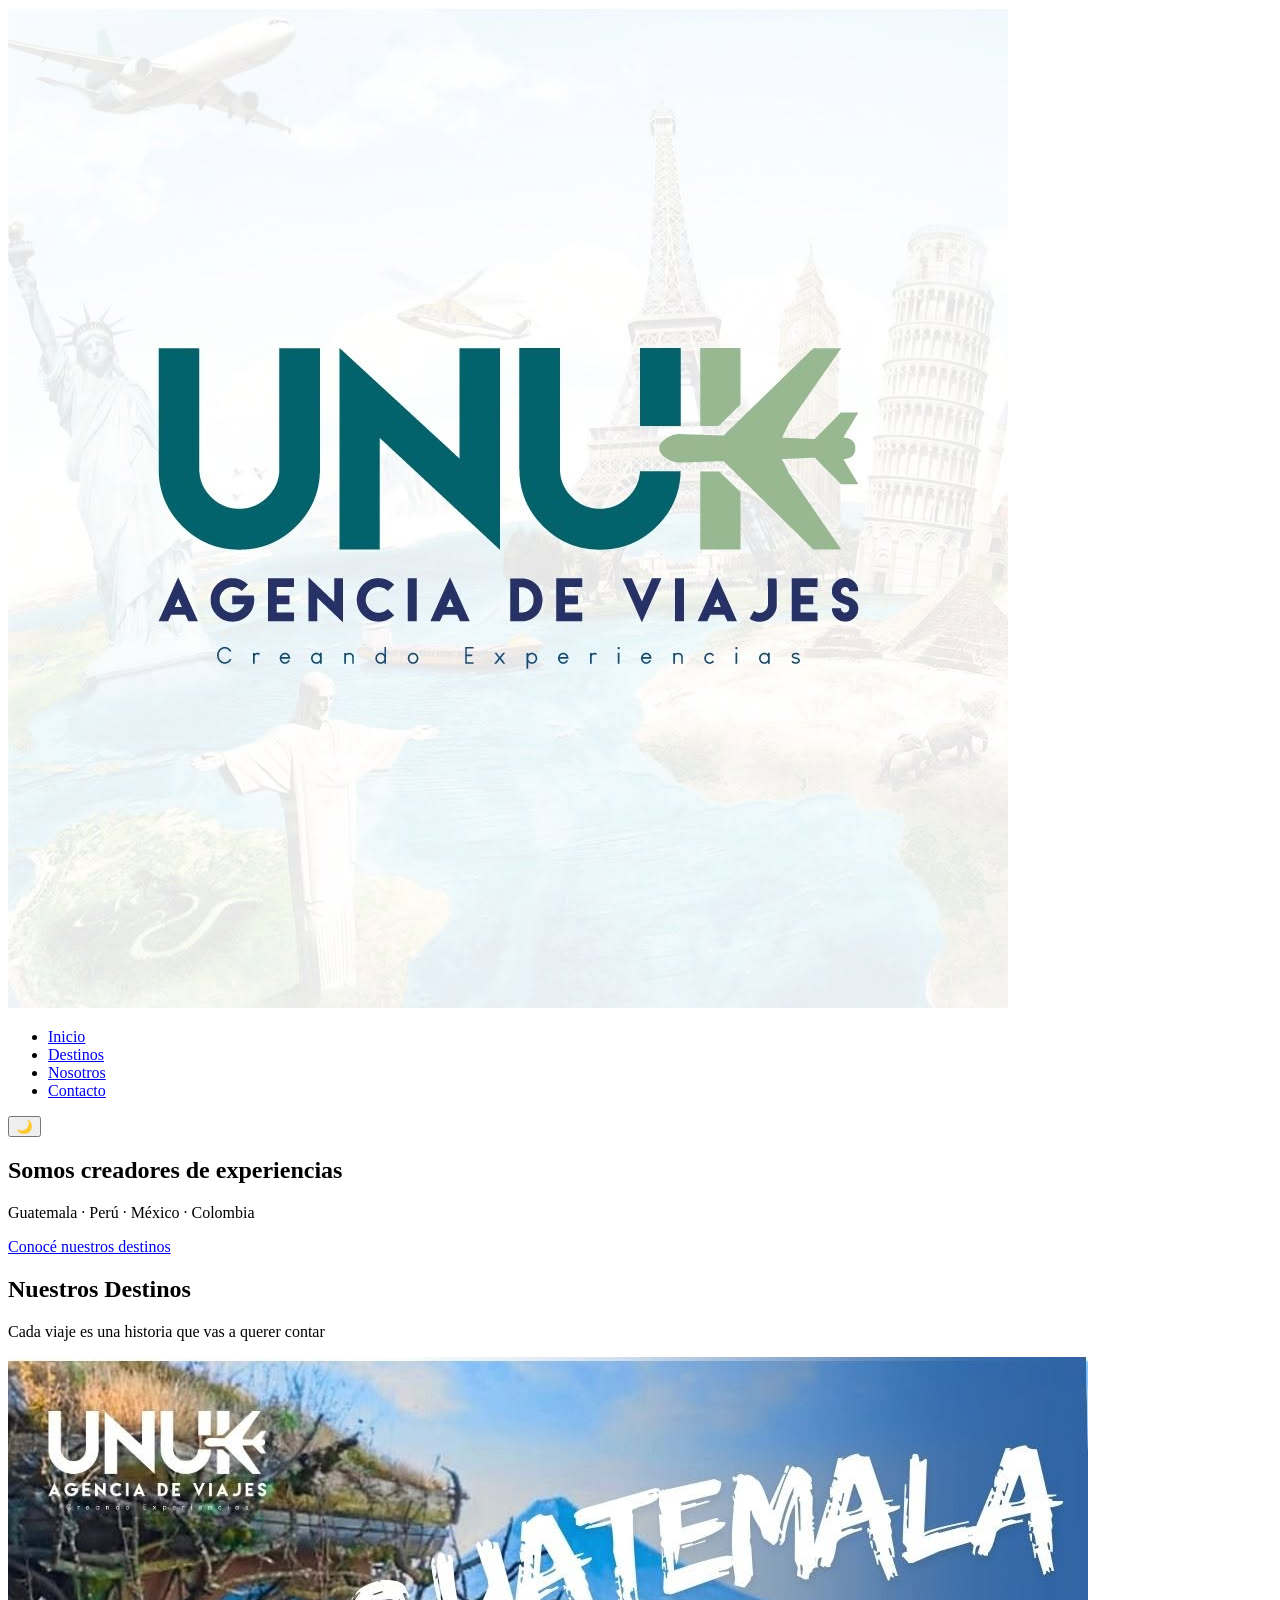
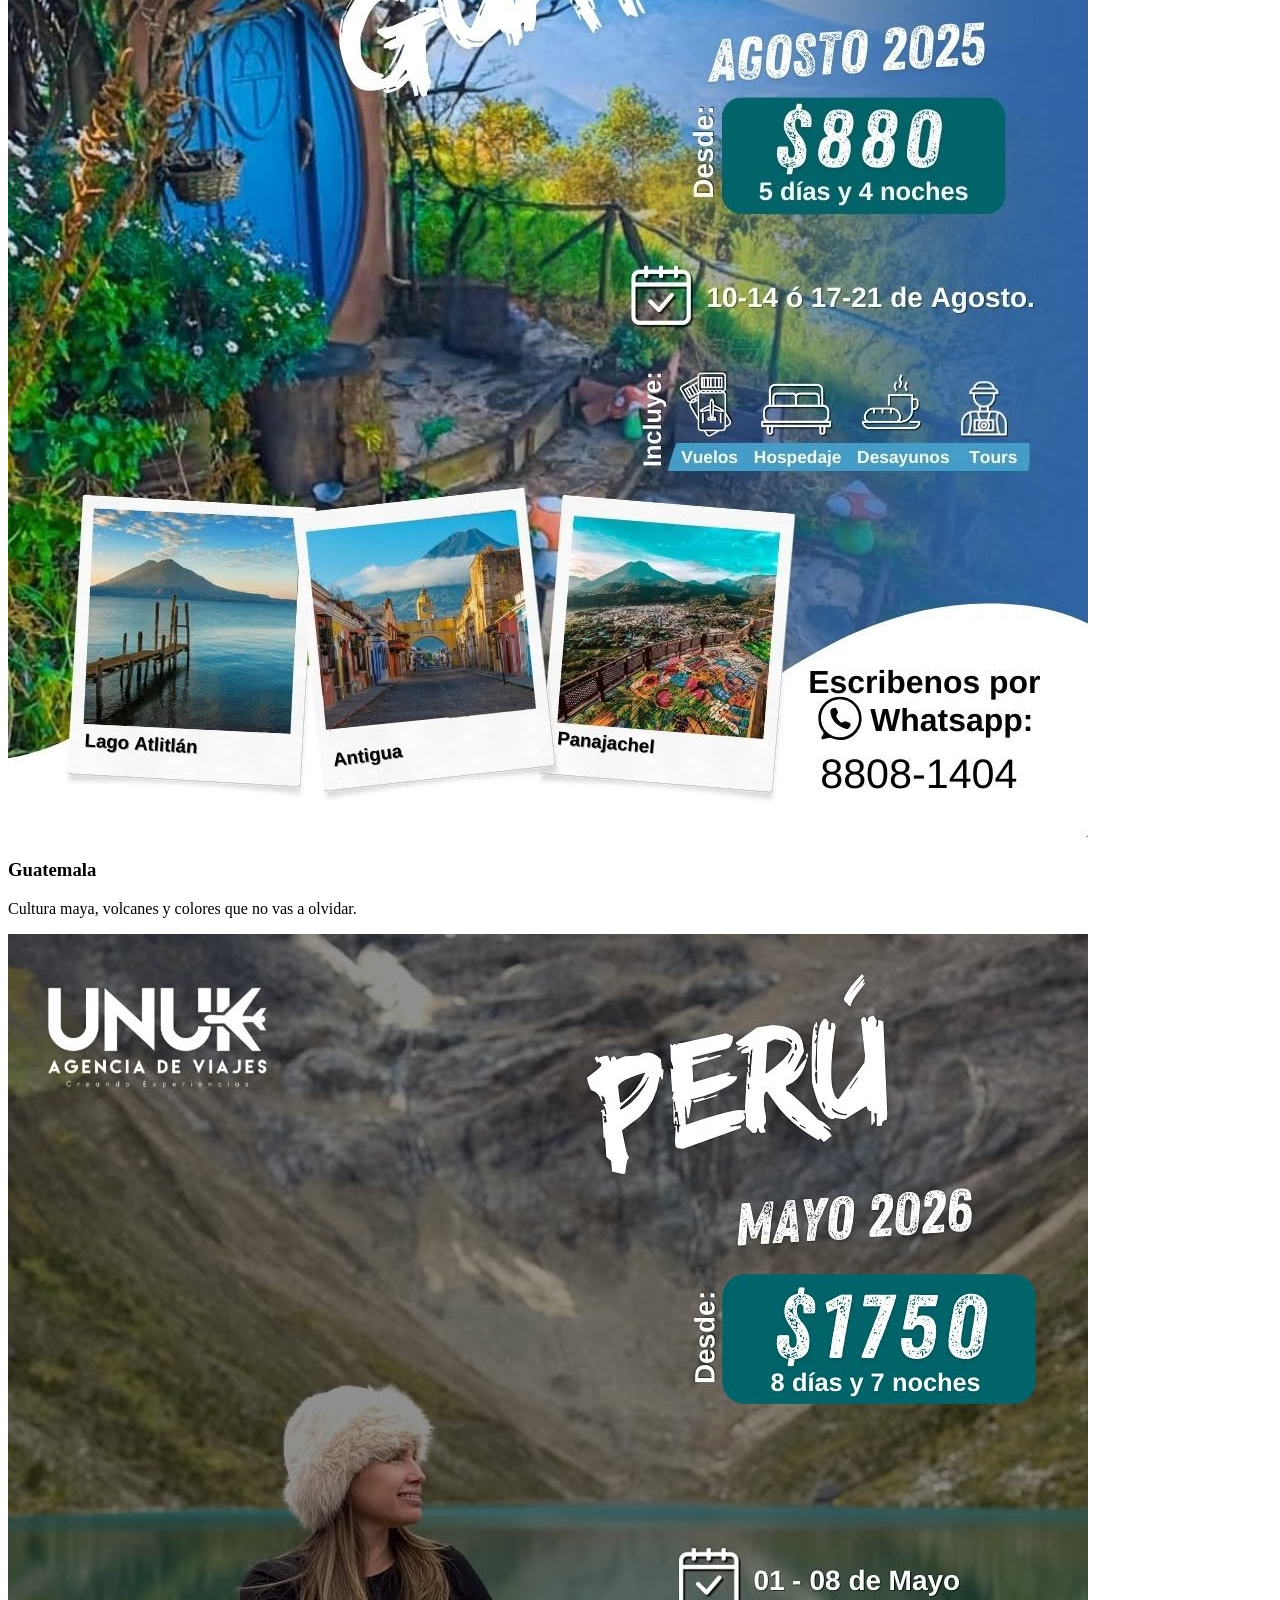
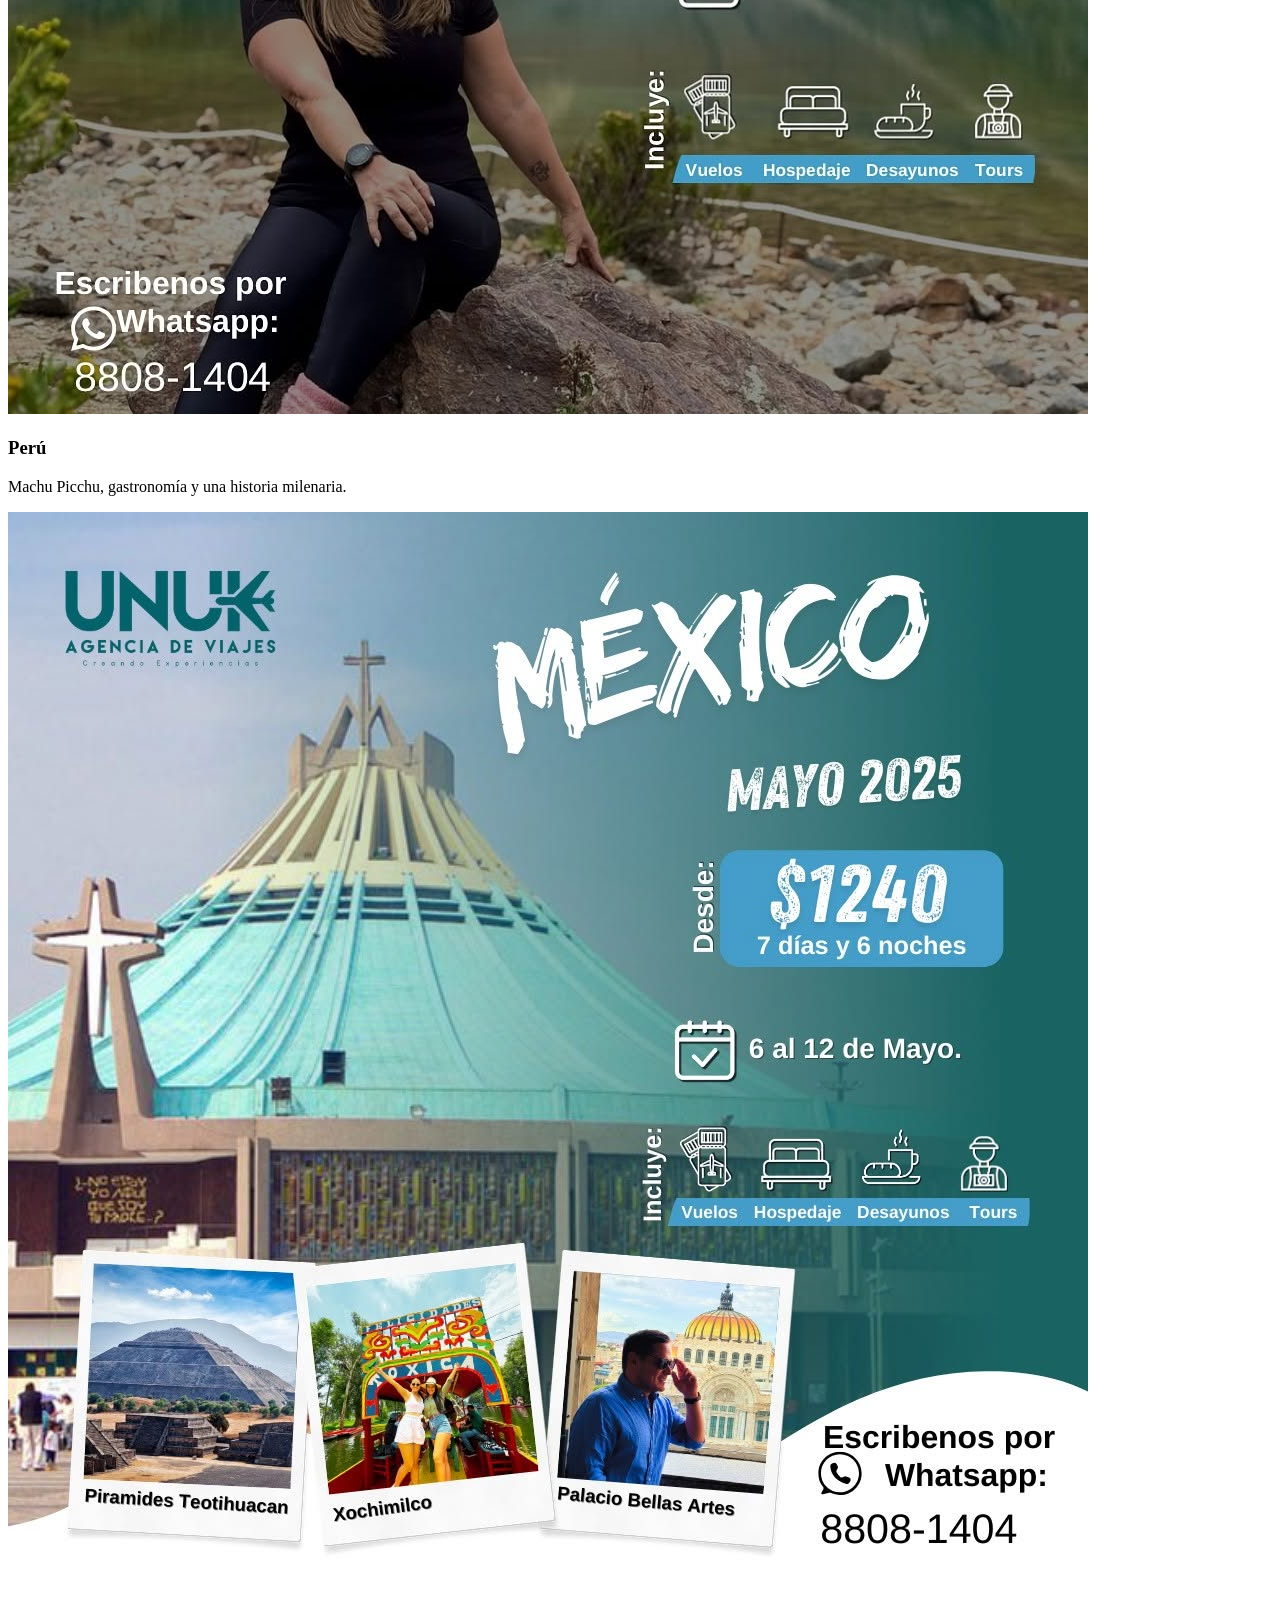
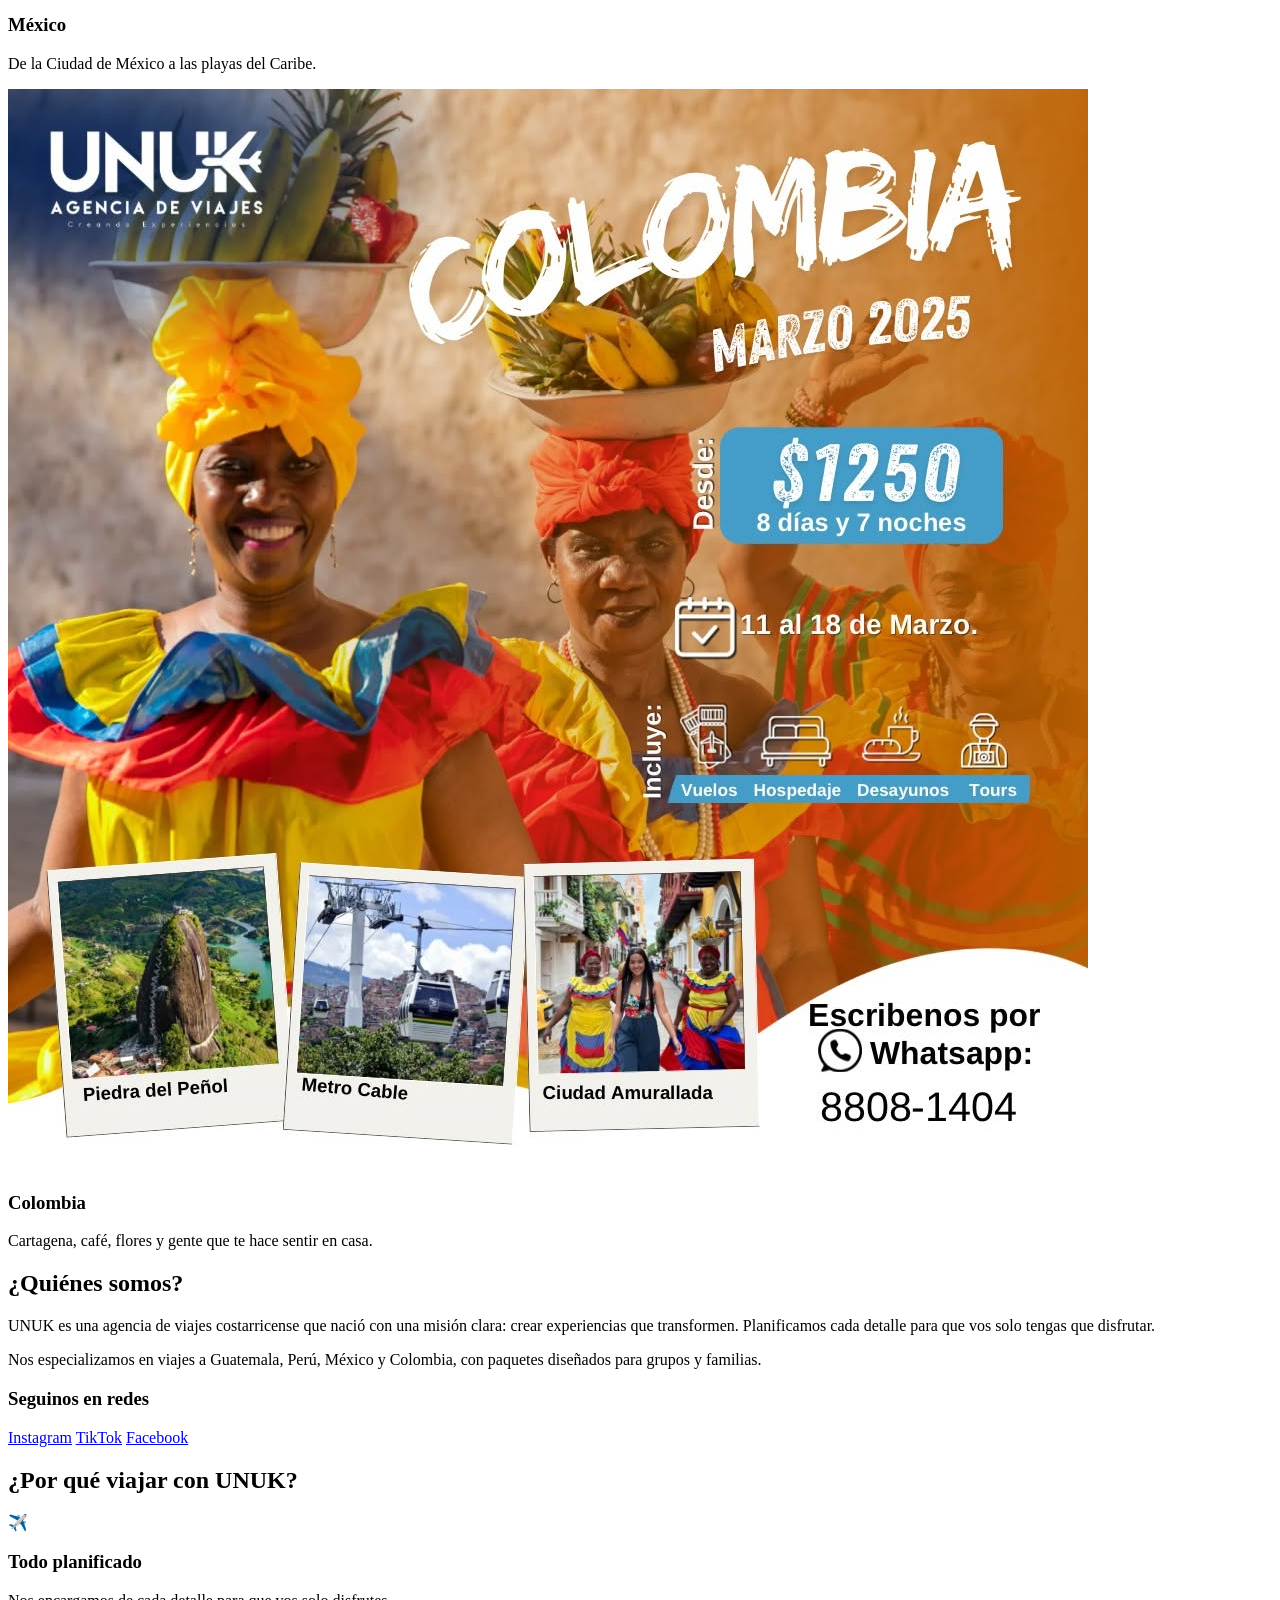
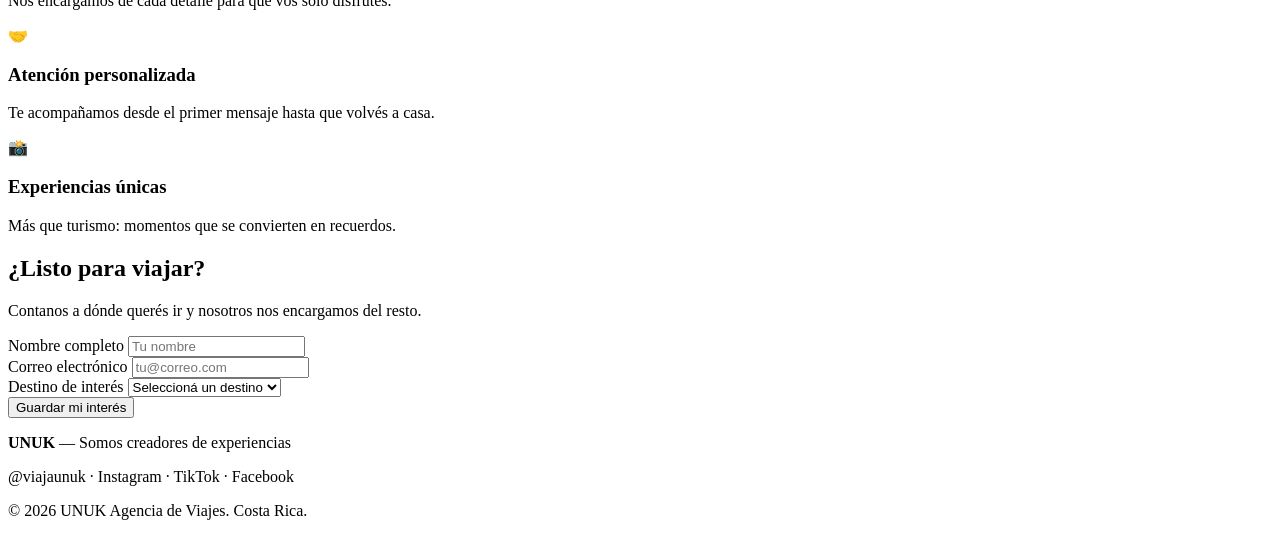
==== laboratorio-01/index.html @ 35f3d691 "Agrega estructura HTML completa de landing page UNUK" ====
<!DOCTYPE html>
<html lang="es">

<head>
  <meta charset="UTF-8" />
  <meta name="viewport" content="width=device-width, initial-scale=1.0" />
  <meta name="description" content="UNUK Agencia de Viajes — Somos creadores de experiencias. Viajes a Guatemala, Perú, México y Colombia." />
  <title>UNUK | Somos creadores de experiencias</title>
  <link rel="stylesheet" href="css/styles.css" />
</head>

<body>

  <!-- ═══════════════════════════════════════
       HEADER — Logo y navegación principal
  ═══════════════════════════════════════ -->
  <header class="site-header">
    <div class="logo">
      <img src="img/logo-unuk.jpg" alt="UNUK Agencia de Viajes" />
    </div>
    <nav aria-label="Navegación principal">
      <ul class="nav-links">
        <li><a href="#inicio">Inicio</a></li>
        <li><a href="#destinos">Destinos</a></li>
        <li><a href="#nosotros">Nosotros</a></li>
        <li><a href="#contacto">Contacto</a></li>
      </ul>
      <button id="theme-toggle" aria-label="Cambiar entre modo claro y oscuro">🌙</button>
    </nav>
  </header>

  <!-- ═══════════════════════════════════════
       MAIN — Todo el contenido principal
  ═══════════════════════════════════════ -->
  <main>

    <!-- SECCIÓN 1: Hero -->
    <section id="inicio" class="hero">
      <div class="hero-content">
        <h1>Somos creadores de experiencias</h1>
        <p>Guatemala · Perú · México · Colombia</p>
        <a href="#destinos" class="btn-cta">Conocé nuestros destinos</a>
      </div>
    </section>

    <!-- SECCIÓN 2: Destinos -->
    <section id="destinos" class="seccion-destinos">
      <h2>Nuestros Destinos</h2>
      <p class="seccion-subtitulo">Cada viaje es una historia que vas a querer contar</p>
      <div class="destinos-grid">

        <article class="destino-card">
          <img src="img/destino-guatemala.jpg" alt="Lago Atitlán, Guatemala" />
          <div class="card-info">
            <h3>Guatemala</h3>
            <p>Cultura maya, volcanes y colores que no vas a olvidar.</p>
          </div>
        </article>

        <article class="destino-card">
          <img src="img/destino-peru.jpg" alt="Machu Picchu al amanecer, Perú" />
          <div class="card-info">
            <h3>Perú</h3>
            <p>Machu Picchu, gastronomía y una historia milenaria.</p>
          </div>
        </article>

        <article class="destino-card">
          <img src="img/destino-mexico.jpg" alt="Chichén Itzá, México" />
          <div class="card-info">
            <h3>México</h3>
            <p>De la Ciudad de México a las playas del Caribe.</p>
          </div>
        </article>

        <article class="destino-card">
          <img src="img/destino-colombia.jpg" alt="Centro histórico de Cartagena, Colombia" />
          <div class="card-info">
            <h3>Colombia</h3>
            <p>Cartagena, café, flores y gente que te hace sentir en casa.</p>
          </div>
        </article>

      </div>
    </section>

    <!-- SECCIÓN 3: Nosotros -->
    <section id="nosotros" class="seccion-nosotros">
      <div class="nosotros-contenido">
        <h2>¿Quiénes somos?</h2>
        <p>UNUK es una agencia de viajes costarricense que nació con una misión clara: crear experiencias que transformen. Planificamos cada detalle para que vos solo tengas que disfrutar.</p>
        <p>Nos especializamos en viajes a Guatemala, Perú, México y Colombia, con paquetes diseñados para grupos y familias.</p>
        <aside class="redes-sociales" aria-label="Redes sociales de UNUK">
          <h3>Seguinos en redes</h3>
          <div class="redes-links">
            <a href="https://instagram.com/viajaunuk" target="_blank" rel="noopener noreferrer" aria-label="Instagram de UNUK (abre en nueva pestaña)">Instagram</a>
            <a href="https://tiktok.com/@viajaunuk" target="_blank" rel="noopener noreferrer" aria-label="TikTok de UNUK (abre en nueva pestaña)">TikTok</a>
            <a href="https://facebook.com/viajaunuk" target="_blank" rel="noopener noreferrer" aria-label="Facebook de UNUK (abre en nueva pestaña)">Facebook</a>
          </div>
        </aside>
      </div>
    </section>

    <!-- SECCIÓN 4: ¿Por qué elegirnos? -->
    <section id="ventajas" class="seccion-ventajas">
      <h2>¿Por qué viajar con UNUK?</h2>
      <div class="ventajas-flex">

        <article class="ventaja">
          <span class="ventaja-icono" aria-hidden="true">✈️</span>
          <h3>Todo planificado</h3>
          <p>Nos encargamos de cada detalle para que vos solo disfrutes.</p>
        </article>

        <article class="ventaja">
          <span class="ventaja-icono" aria-hidden="true">🤝</span>
          <h3>Atención personalizada</h3>
          <p>Te acompañamos desde el primer mensaje hasta que volvés a casa.</p>
        </article>

        <article class="ventaja">
          <span class="ventaja-icono" aria-hidden="true">📸</span>
          <h3>Experiencias únicas</h3>
          <p>Más que turismo: momentos que se convierten en recuerdos.</p>
        </article>

      </div>
    </section>

    <!-- SECCIÓN 5: Contacto -->
    <section id="contacto" class="seccion-contacto">
      <h2>¿Listo para viajar?</h2>
      <p>Contanos a dónde querés ir y nosotros nos encargamos del resto.</p>
      <div class="form-wrapper">
        <div class="form-grupo">
          <label for="nombre">Nombre completo</label>
          <input type="text" id="nombre" name="nombre" placeholder="Tu nombre" autocomplete="name" />
        </div>
        <div class="form-grupo">
          <label for="email">Correo electrónico</label>
          <input type="email" id="email" name="email" placeholder="tu@correo.com" autocomplete="email" />
        </div>
        <div class="form-grupo">
          <label for="destino">Destino de interés</label>
          <select id="destino" name="destino">
            <option value="">Seleccioná un destino</option>
            <option value="guatemala">Guatemala</option>
            <option value="peru">Perú</option>
            <option value="mexico">México</option>
            <option value="colombia">Colombia</option>
          </select>
        </div>
        <button type="button" id="btn-guardar">Guardar mi interés</button>
        <p id="mensaje-confirmacion" class="confirmacion" aria-live="polite"></p>
      </div>
    </section>

  </main>

  <!-- ═══════════════════════════════════════
       FOOTER
  ═══════════════════════════════════════ -->
  <footer class="site-footer">
    <div class="footer-contenido">
      <p><strong>UNUK</strong> — Somos creadores de experiencias</p>
      <p>@viajaunuk · Instagram · TikTok · Facebook</p>
    </div>
    <p class="copyright">© 2026 UNUK Agencia de Viajes. Costa Rica.</p>
  </footer>

  <script src="js/main.js"></script>

</body>
</html>
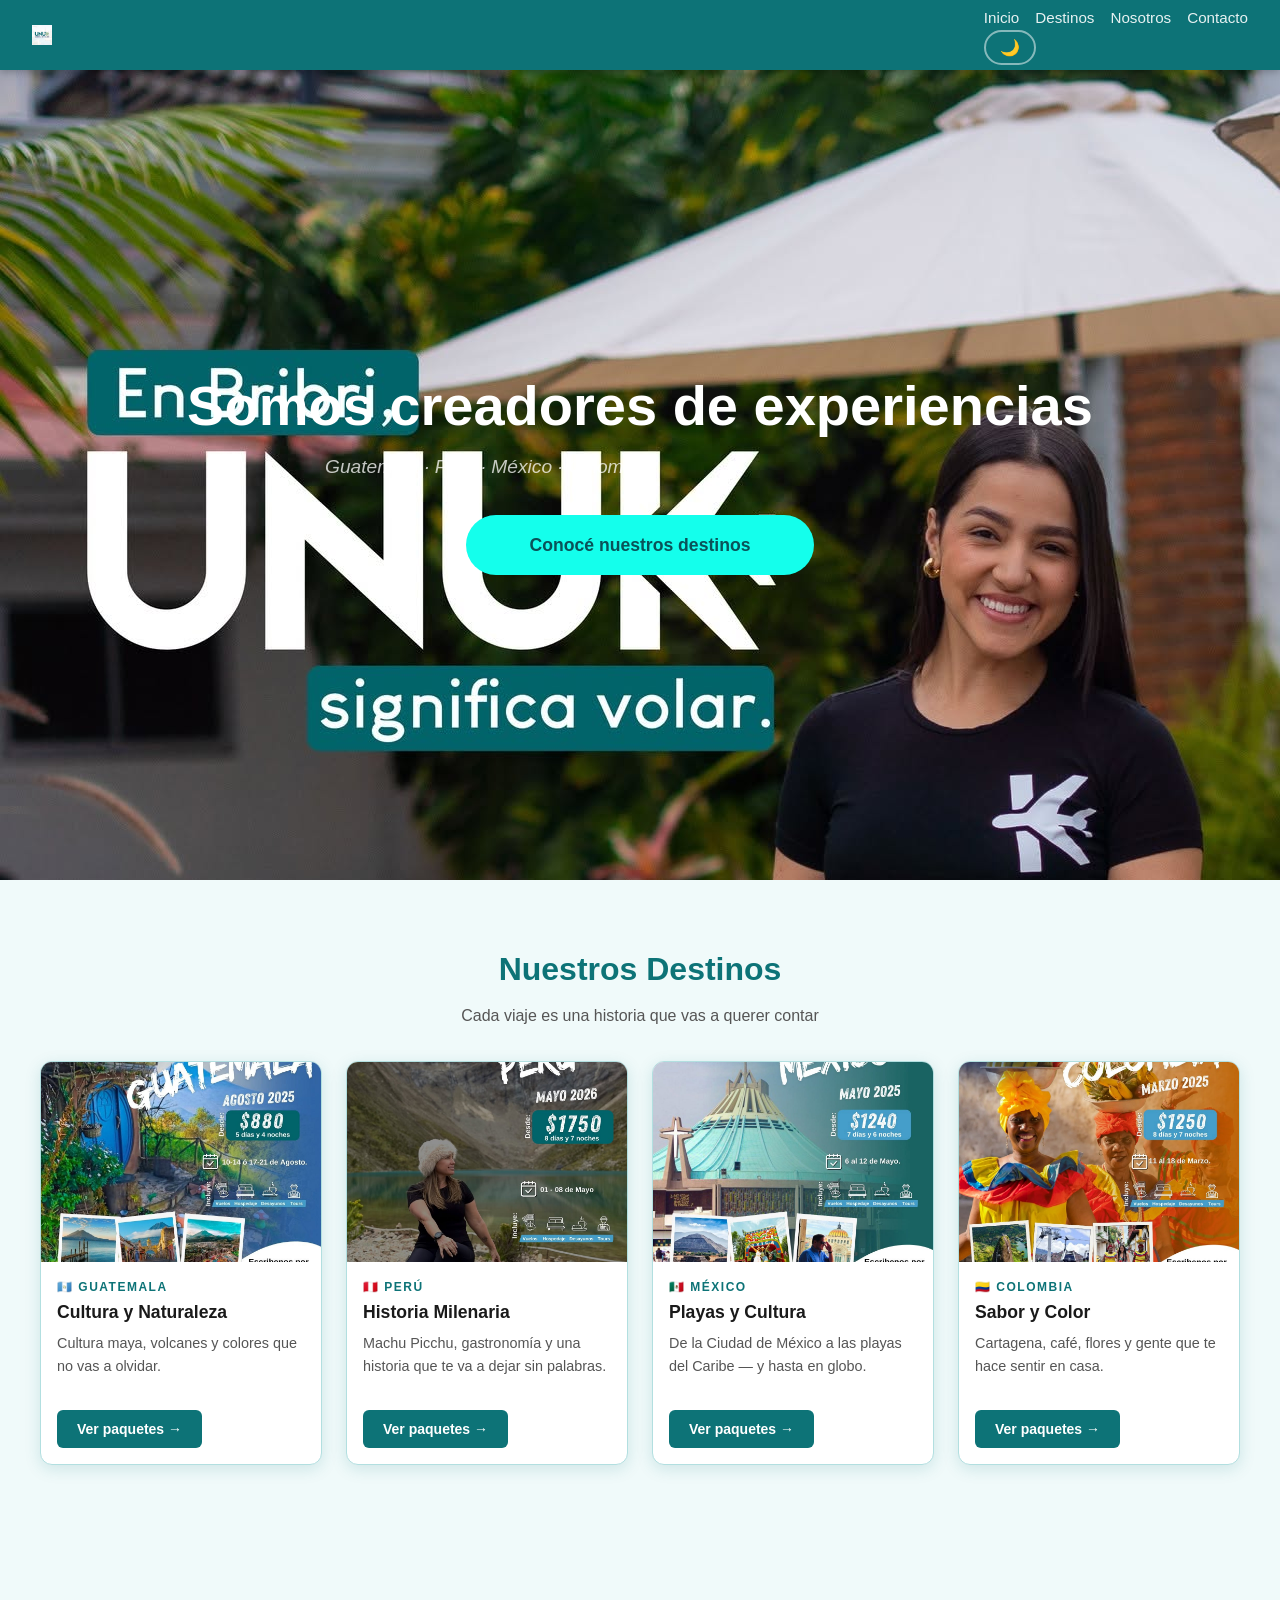
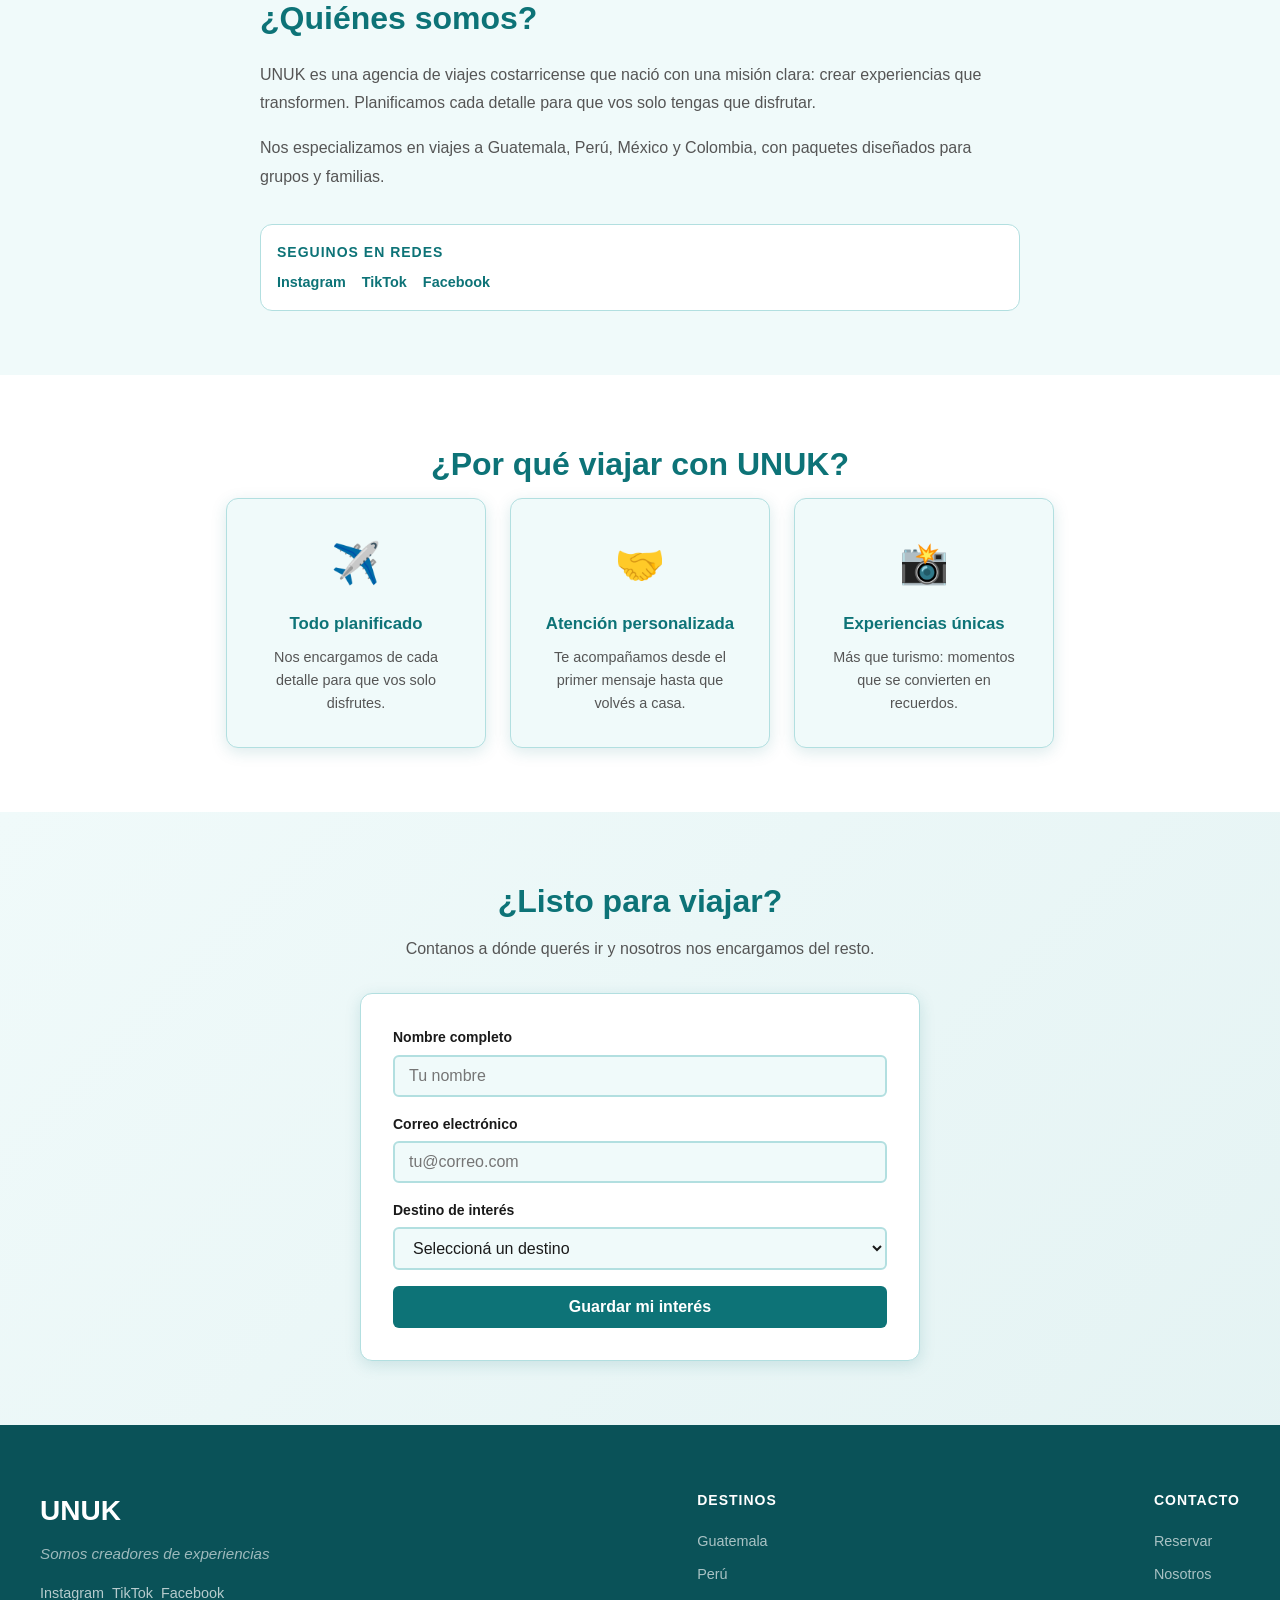
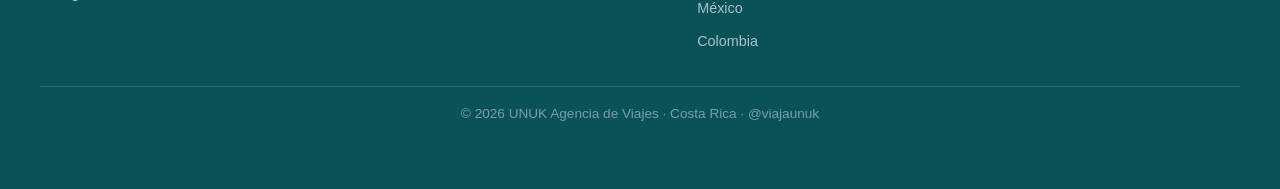
==== commit 75a161f8: "fix: corregir mismatches CSS/HTML, accesibilidad WCAG y bug toggle modo oscuro" ====
--- a/laboratorio-01/index.html
+++ b/laboratorio-01/index.html
@@ -12,12 +12,19 @@
 <body>
 
   <!-- ═══════════════════════════════════════
+       SKIP LINK — WCAG 2.4.1
+       Oculto visualmente, visible solo al recibir foco.
+       Permite a usuarios de teclado saltar el navbar.
+  ═══════════════════════════════════════ -->
+  <a href="#inicio" class="skip-link">Saltar al contenido principal</a>
+
+  <!-- ═══════════════════════════════════════
        HEADER — Logo y navegación principal
   ═══════════════════════════════════════ -->
-  <header class="site-header">
-    <div class="logo">
-      <img src="img/logo-unuk.jpg" alt="UNUK Agencia de Viajes" />
-    </div>
+  <header class="navbar">
+    <a href="#inicio" class="nav-logo" aria-label="UNUK inicio">
+      <img src="img/logo-unuk.jpg" alt="UNUK Agencia de Viajes" class="logo-img" />
+    </a>
     <nav aria-label="Navegación principal">
       <ul class="nav-links">
         <li><a href="#inicio">Inicio</a></li>
@@ -25,7 +32,7 @@
         <li><a href="#nosotros">Nosotros</a></li>
         <li><a href="#contacto">Contacto</a></li>
       </ul>
-      <button id="theme-toggle" aria-label="Cambiar entre modo claro y oscuro">🌙</button>
+      <button id="toggle-tema" aria-label="Cambiar entre modo claro y oscuro">🌙</button>
     </nav>
   </header>
 
@@ -35,49 +42,57 @@
   <main>
 
     <!-- SECCIÓN 1: Hero -->
-    <section id="inicio" class="hero">
+    <section id="inicio" class="hero" style="background-image: url('img/hero.jpg');">
       <div class="hero-content">
         <h1>Somos creadores de experiencias</h1>
-        <p>Guatemala · Perú · México · Colombia</p>
-        <a href="#destinos" class="btn-cta">Conocé nuestros destinos</a>
+        <p class="hero-slogan">Guatemala · Perú · México · Colombia</p>
+        <a href="#destinos" class="boton-cta">Conocé nuestros destinos</a>
       </div>
     </section>
 
     <!-- SECCIÓN 2: Destinos -->
     <section id="destinos" class="seccion-destinos">
-      <h2>Nuestros Destinos</h2>
+      <h2 class="seccion-titulo">Nuestros Destinos</h2>
       <p class="seccion-subtitulo">Cada viaje es una historia que vas a querer contar</p>
       <div class="destinos-grid">
 
-        <article class="destino-card">
-          <img src="img/destino-guatemala.jpg" alt="Lago Atitlán, Guatemala" />
-          <div class="card-info">
-            <h3>Guatemala</h3>
-            <p>Cultura maya, volcanes y colores que no vas a olvidar.</p>
-          </div>
-        </article>
-
-        <article class="destino-card">
-          <img src="img/destino-peru.jpg" alt="Machu Picchu al amanecer, Perú" />
-          <div class="card-info">
-            <h3>Perú</h3>
-            <p>Machu Picchu, gastronomía y una historia milenaria.</p>
-          </div>
-        </article>
-
-        <article class="destino-card">
-          <img src="img/destino-mexico.jpg" alt="Chichén Itzá, México" />
-          <div class="card-info">
-            <h3>México</h3>
-            <p>De la Ciudad de México a las playas del Caribe.</p>
-          </div>
-        </article>
-
-        <article class="destino-card">
-          <img src="img/destino-colombia.jpg" alt="Centro histórico de Cartagena, Colombia" />
-          <div class="card-info">
-            <h3>Colombia</h3>
-            <p>Cartagena, café, flores y gente que te hace sentir en casa.</p>
+        <article class="tarjeta-destino">
+          <img src="img/destino-guatemala.jpg" alt="Lago Atitlán, Guatemala" class="tarjeta-imagen" />
+          <div class="tarjeta-cuerpo">
+            <p class="tarjeta-pais">🇬🇹 Guatemala</p>
+            <h3 class="tarjeta-titulo">Cultura y Naturaleza</h3>
+            <p class="tarjeta-descripcion">Cultura maya, volcanes y colores que no vas a olvidar.</p>
+            <a href="#contacto" class="boton-tarjeta">Ver paquetes →</a>
+          </div>
+        </article>
+
+        <article class="tarjeta-destino">
+          <img src="img/destino-peru.jpg" alt="Machu Picchu al amanecer, Perú" class="tarjeta-imagen" />
+          <div class="tarjeta-cuerpo">
+            <p class="tarjeta-pais">🇵🇪 Perú</p>
+            <h3 class="tarjeta-titulo">Historia Milenaria</h3>
+            <p class="tarjeta-descripcion">Machu Picchu, gastronomía y una historia que te va a dejar sin palabras.</p>
+            <a href="#contacto" class="boton-tarjeta">Ver paquetes →</a>
+          </div>
+        </article>
+
+        <article class="tarjeta-destino">
+          <img src="img/destino-mexico.jpg" alt="Chichén Itzá, México" class="tarjeta-imagen" />
+          <div class="tarjeta-cuerpo">
+            <p class="tarjeta-pais">🇲🇽 México</p>
+            <h3 class="tarjeta-titulo">Playas y Cultura</h3>
+            <p class="tarjeta-descripcion">De la Ciudad de México a las playas del Caribe — y hasta en globo.</p>
+            <a href="#contacto" class="boton-tarjeta">Ver paquetes →</a>
+          </div>
+        </article>
+
+        <article class="tarjeta-destino">
+          <img src="img/destino-colombia.jpg" alt="Centro histórico de Cartagena, Colombia" class="tarjeta-imagen" />
+          <div class="tarjeta-cuerpo">
+            <p class="tarjeta-pais">🇨🇴 Colombia</p>
+            <h3 class="tarjeta-titulo">Sabor y Color</h3>
+            <p class="tarjeta-descripcion">Cartagena, café, flores y gente que te hace sentir en casa.</p>
+            <a href="#contacto" class="boton-tarjeta">Ver paquetes →</a>
           </div>
         </article>
 
@@ -103,25 +118,25 @@
 
     <!-- SECCIÓN 4: ¿Por qué elegirnos? -->
     <section id="ventajas" class="seccion-ventajas">
-      <h2>¿Por qué viajar con UNUK?</h2>
-      <div class="ventajas-flex">
-
-        <article class="ventaja">
+      <h2 class="seccion-titulo">¿Por qué viajar con UNUK?</h2>
+      <div class="ventajas-grid">
+
+        <article class="tarjeta-ventaja">
           <span class="ventaja-icono" aria-hidden="true">✈️</span>
-          <h3>Todo planificado</h3>
-          <p>Nos encargamos de cada detalle para que vos solo disfrutes.</p>
-        </article>
-
-        <article class="ventaja">
+          <h3 class="ventaja-titulo">Todo planificado</h3>
+          <p class="ventaja-descripcion">Nos encargamos de cada detalle para que vos solo disfrutes.</p>
+        </article>
+
+        <article class="tarjeta-ventaja">
           <span class="ventaja-icono" aria-hidden="true">🤝</span>
-          <h3>Atención personalizada</h3>
-          <p>Te acompañamos desde el primer mensaje hasta que volvés a casa.</p>
-        </article>
-
-        <article class="ventaja">
+          <h3 class="ventaja-titulo">Atención personalizada</h3>
+          <p class="ventaja-descripcion">Te acompañamos desde el primer mensaje hasta que volvés a casa.</p>
+        </article>
+
+        <article class="tarjeta-ventaja">
           <span class="ventaja-icono" aria-hidden="true">📸</span>
-          <h3>Experiencias únicas</h3>
-          <p>Más que turismo: momentos que se convierten en recuerdos.</p>
+          <h3 class="ventaja-titulo">Experiencias únicas</h3>
+          <p class="ventaja-descripcion">Más que turismo: momentos que se convierten en recuerdos.</p>
         </article>
 
       </div>
@@ -129,18 +144,18 @@
 
     <!-- SECCIÓN 5: Contacto -->
     <section id="contacto" class="seccion-contacto">
-      <h2>¿Listo para viajar?</h2>
-      <p>Contanos a dónde querés ir y nosotros nos encargamos del resto.</p>
-      <div class="form-wrapper">
-        <div class="form-grupo">
+      <h2 class="seccion-titulo">¿Listo para viajar?</h2>
+      <p class="seccion-subtitulo">Contanos a dónde querés ir y nosotros nos encargamos del resto.</p>
+      <form class="formulario-contacto" aria-label="Formulario de contacto UNUK" novalidate>
+        <div class="campo-grupo">
           <label for="nombre">Nombre completo</label>
           <input type="text" id="nombre" name="nombre" placeholder="Tu nombre" autocomplete="name" />
         </div>
-        <div class="form-grupo">
+        <div class="campo-grupo">
           <label for="email">Correo electrónico</label>
           <input type="email" id="email" name="email" placeholder="tu@correo.com" autocomplete="email" />
         </div>
-        <div class="form-grupo">
+        <div class="campo-grupo">
           <label for="destino">Destino de interés</label>
           <select id="destino" name="destino">
             <option value="">Seleccioná un destino</option>
@@ -150,9 +165,9 @@
             <option value="colombia">Colombia</option>
           </select>
         </div>
-        <button type="button" id="btn-guardar">Guardar mi interés</button>
+        <button type="button" id="btn-guardar" class="boton-enviar">Guardar mi interés</button>
         <p id="mensaje-confirmacion" class="confirmacion" aria-live="polite"></p>
-      </div>
+      </form>
     </section>
 
   </main>
@@ -160,12 +175,37 @@
   <!-- ═══════════════════════════════════════
        FOOTER
   ═══════════════════════════════════════ -->
-  <footer class="site-footer">
+  <footer class="footer">
     <div class="footer-contenido">
-      <p><strong>UNUK</strong> — Somos creadores de experiencias</p>
-      <p>@viajaunuk · Instagram · TikTok · Facebook</p>
+      <div class="footer-marca">
+        <span class="footer-logo">UNUK</span>
+        <p class="footer-slogan">Somos creadores de experiencias</p>
+        <div class="footer-social">
+          <a href="https://instagram.com/viajaunuk" target="_blank" rel="noopener noreferrer" aria-label="Instagram de UNUK">Instagram</a>
+          <a href="https://tiktok.com/@viajaunuk" target="_blank" rel="noopener noreferrer" aria-label="TikTok de UNUK">TikTok</a>
+          <a href="https://facebook.com/viajaunuk" target="_blank" rel="noopener noreferrer" aria-label="Facebook de UNUK">Facebook</a>
+        </div>
+      </div>
+      <div class="footer-links">
+        <h4>Destinos</h4>
+        <ul>
+          <li><a href="#destinos">Guatemala</a></li>
+          <li><a href="#destinos">Perú</a></li>
+          <li><a href="#destinos">México</a></li>
+          <li><a href="#destinos">Colombia</a></li>
+        </ul>
+      </div>
+      <div class="footer-links">
+        <h4>Contacto</h4>
+        <ul>
+          <li><a href="#contacto">Reservar</a></li>
+          <li><a href="#nosotros">Nosotros</a></li>
+        </ul>
+      </div>
     </div>
-    <p class="copyright">© 2026 UNUK Agencia de Viajes. Costa Rica.</p>
+    <div class="footer-bottom">
+      <p>© 2026 UNUK Agencia de Viajes · Costa Rica · @viajaunuk</p>
+    </div>
   </footer>
 
   <script src="js/main.js"></script>
--- a/laboratorio-01/css/styles.css
+++ b/laboratorio-01/css/styles.css
@@ -0,0 +1,817 @@
+/*Styles · CSS
+
+
+ 
+/* ══════════════════════════════════════════════════════
+   1. VARIABLES CORPORATIVAS UNUK
+   Define TODOS los valores en un solo lugar.
+   Si el cliente cambia el color, solo cambiás aquí.
+   ══════════════════════════════════════════════════════ */
+:root {
+  /* ── Paleta de colores ── */
+  --color-primario:  #0D7377;   /* teal corporativo UNUK */
+  --color-oscuro:    #0A5258;   /* teal oscuro para hover */
+  --color-acento:    #14FFEC;   /* teal brillante / highlight */
+  --color-fondo:     #F0FAFA;   /* fondo de la página */
+  --color-texto:     #1A1A1A;   /* texto principal */
+  --color-texto-sec: #555555;   /* texto secundario */
+  --fondo-tarjeta:   #FFFFFF;   /* fondo de tarjetas */
+  --borde-tarjeta:   #B2DFE0;   /* borde de tarjetas */
+ 
+  /* ── Tipografía ── */
+  --fuente: 'Segoe UI', Arial, sans-serif;
+ 
+  /* ── Espaciado consistente (evita "magic numbers" en el código) ── */
+  --espaciado-sm:  0.5rem;   /* 8px */
+  --espaciado-md:  1rem;     /* 16px */
+  --espaciado-lg:  2rem;     /* 32px */
+  --espaciado-xl:  4rem;     /* 64px */
+ 
+  /* ── Layout ── */
+  --ancho-max:     1200px;
+  --radio:         12px;     /* border-radius estándar */
+ 
+  /* ── Efectos ── */
+  --sombra:        0 4px 16px rgba(13, 115, 119, 0.15);
+  --sombra-hover:  0 8px 32px rgba(13, 115, 119, 0.25);
+  --transicion:    0.3s ease;
+}
+ 
+ 
+/* ══════════════════════════════════════════════════════
+   2. RESET GLOBAL
+   Elimina los estilos por defecto del navegador para
+   tener un punto de partida limpio y predecible.
+   ══════════════════════════════════════════════════════ */
+*, *::before, *::after {
+  box-sizing: border-box; /* padding se incluye en el width — fundamental */
+  margin: 0;
+  padding: 0;
+}
+ 
+html {
+  scroll-behavior: smooth; /* scroll suave al hacer clic en links del nav */
+}
+ 
+body {
+  font-family: var(--fuente);
+  background-color: var(--color-fondo);
+  color: var(--color-texto);
+  line-height: 1.6;
+  transition: background-color var(--transicion), color var(--transicion);
+  /* transition en body para animar el cambio de modo oscuro/claro */
+}
+ 
+img {
+  max-width: 100%;  /* la imagen no se desborda de su contenedor */
+  height: auto;     /* mantiene proporciones */
+  display: block;   /* elimina el espacio extra debajo de imágenes inline */
+}
+ 
+a {
+  text-decoration: none; /* quitamos el subrayado por defecto */
+}
+ 
+ul, ol {
+  list-style: none; /* quitamos viñetas por defecto */
+}
+ 
+/* Clase utilitaria: contenedor centrado con ancho máximo */
+.contenedor {
+  max-width: var(--ancho-max);
+  margin: 0 auto;               /* centrar horizontalmente */
+  padding: 0 var(--espaciado-lg);
+}
+ 
+ 
+/* ══════════════════════════════════════════════════════
+   2b. SKIP LINK — WCAG 2.4.1
+   Oculto visualmente, aparece al recibir foco con Tab.
+   Esencial para usuarios que navegan solo con teclado.
+   ══════════════════════════════════════════════════════ */
+.skip-link {
+  position: absolute;
+  top: -100px;           /* fuera de la pantalla por defecto */
+  left: 1rem;
+  background: var(--color-primario);
+  color: white;
+  padding: 0.5rem 1rem;
+  border-radius: 0 0 var(--radio) var(--radio);
+  font-weight: 700;
+  font-size: 0.9rem;
+  z-index: 999;
+  transition: top 0.2s;
+}
+
+.skip-link:focus {
+  top: 0;                /* aparece al hacer Tab — visible para teclado */
+  outline: 3px solid var(--color-acento);
+}
+
+
+/* ══════════════════════════════════════════════════════
+   3. ACCESIBILIDAD GLOBAL — WCAG 2.1
+   El :focus NUNCA debe ser invisible.
+   Esto aplica a TODOS los elementos interactivos.
+   ══════════════════════════════════════════════════════ */
+a:focus,
+button:focus,
+input:focus,
+textarea:focus,
+select:focus,
+[tabindex]:focus {
+  outline: 3px solid var(--color-acento);
+  outline-offset: 3px;
+  /* 3px sólido del color acento — visible sobre cualquier fondo */
+}
+ 
+/* Respeta si el usuario prefiere movimiento reducido */
+@media (prefers-reduced-motion: reduce) {
+  * {
+    animation: none !important;
+    transition: none !important;
+  }
+}
+ 
+ 
+/* ══════════════════════════════════════════════════════
+   4. NAVBAR — FLEXBOX (requisito del Lab)
+   Flexbox: justify-content + align-items para distribuir
+   logo y links en la misma fila, centrados verticalmente.
+   ══════════════════════════════════════════════════════ */
+.navbar {
+  display: flex;                    /* FLEXBOX: activa el layout */
+  justify-content: space-between;   /* logo izquierda, links derecha */
+  align-items: center;              /* todo centrado verticalmente */
+  padding: 0 var(--espaciado-lg);
+  height: 70px;
+  background-color: var(--color-primario);
+  position: sticky;  /* se queda fijo al hacer scroll */
+  top: 0;            /* se pega al tope del viewport */
+  z-index: 100;      /* por encima de todo el contenido */
+  box-shadow: 0 2px 8px rgba(0, 0, 0, 0.25);
+}
+ 
+.nav-logo {
+  font-size: 1.75rem;
+  font-weight: 900;
+  color: white;
+  letter-spacing: -0.5px;
+  /* flex-item: no crece ni encoge, tamaño natural */
+}
+
+.logo-img {
+  height: 20px;        /* ocupa casi toda la altura del navbar (70px) */
+  width: auto;         /* mantiene las proporciones originales */
+  object-fit: contain; /* no recorta ni deforma */
+}
+ 
+.nav-links {
+  display: flex;              /* los links también son un flex container */
+  align-items: center;
+  gap: var(--espaciado-lg);
+}
+
+ 
+.nav-links a {
+  color: rgba(255, 255, 255, 0.9);
+  font-weight: 500;
+  font-size: 0.95rem;
+  padding: 4px 0;
+  border-bottom: 2px solid transparent; /* invisible hasta hover */
+  transition: color var(--transicion), border-color var(--transicion);
+}
+ 
+.nav-links a:hover {
+  color: var(--color-acento);
+  border-bottom-color: var(--color-acento); /* subrayado aparece en hover */
+}
+ 
+/* Botón toggle modo oscuro */
+#toggle-tema {
+  background: transparent;
+  border: 2px solid rgba(255, 255, 255, 0.5);
+  border-radius: 50px;       /* forma de pastilla */
+  color: white;
+  padding: 6px 14px;
+  cursor: pointer;
+  font-size: 1rem;
+  transition: all var(--transicion);
+  /* aria-label='Cambiar a modo oscuro' en el HTML — accesibilidad */
+}
+ 
+#toggle-tema:hover {
+  background: rgba(255, 255, 255, 0.15);
+  border-color: white;
+}
+ 
+ 
+/* ══════════════════════════════════════════════════════
+   5. SECCIÓN HERO
+   La primera sección que ve el usuario.
+   min-height: 90vh para ocupar casi toda la pantalla.
+   ══════════════════════════════════════════════════════ */
+.hero {
+  min-height: 90vh;             /* casi toda la altura del viewport */
+  display: flex;
+  flex-direction: column;       /* logo, título y botón apilados */
+  justify-content: center;      /* centrar verticalmente */
+  align-items: center;          /* centrar horizontalmente */
+  text-align: center;
+  padding: var(--espaciado-xl) var(--espaciado-lg);
+  background: linear-gradient(
+    135deg,
+    var(--color-primario) 0%,
+    var(--color-oscuro) 60%,
+    #081a1b 100%
+  );
+  position: relative;
+  overflow: hidden;
+}
+ 
+.hero h1 {
+  font-size: clamp(2rem, 5vw, 3.5rem);
+  /* clamp(mínimo, ideal, máximo) — escala fluida con el viewport */
+  /* 2rem mínimo en móvil, 5% del viewport normalmente, 3.5rem máximo */
+  color: white;
+  font-weight: 900;
+  line-height: 1.1;
+  margin-bottom: var(--espaciado-md);
+}
+ 
+.hero-slogan {
+  font-size: clamp(1rem, 2vw, 1.25rem);
+  color: rgba(255, 255, 255, 0.85);
+  max-width: 600px;
+  margin-bottom: var(--espaciado-lg);
+  font-style: italic;
+}
+ 
+.hero p {
+  font-size: clamp(1rem, 2vw, 1.2rem);
+  color: rgba(255, 255, 255, 0.75);
+  max-width: 600px;
+  margin-bottom: var(--espaciado-lg);
+}
+ 
+.boton-cta {
+  display: inline-block;
+  background-color: var(--color-acento);
+  color: var(--color-oscuro);       /* texto oscuro sobre fondo claro — contraste */
+  padding: var(--espaciado-md) var(--espaciado-xl);
+  border-radius: 50px;
+  font-weight: 700;
+  font-size: 1.1rem;
+  transition: transform var(--transicion), box-shadow var(--transicion);
+}
+ 
+.boton-cta:hover {
+  transform: translateY(-3px);      /* sube 3px — efecto de elevación */
+  box-shadow: 0 8px 24px rgba(20, 255, 236, 0.35);
+}
+ 
+ 
+/* ══════════════════════════════════════════════════════
+   6. SECCIÓN DESTINOS — CSS GRID (requisito del Lab)
+   Grid: crea una cuadrícula de 4 columnas para las
+   tarjetas de Guatemala, Perú, México y Colombia.
+   ══════════════════════════════════════════════════════ */
+.seccion-destinos {
+  padding: var(--espaciado-xl) 0;
+}
+ 
+.seccion-titulo {
+  text-align: center;
+  font-size: clamp(1.5rem, 3vw, 2rem);
+  color: var(--color-primario);
+  margin-bottom: var(--espaciado-sm);
+}
+ 
+.seccion-subtitulo {
+  text-align: center;
+  font-size: 1rem;
+  color: var(--color-texto-sec);
+  margin-bottom: var(--espaciado-lg);
+}
+ 
+/* CSS GRID: la cuadrícula de destinos */
+.destinos-grid {
+  display: grid;                           /* CSS GRID activado */
+  grid-template-columns: repeat(4, 1fr);   /* 4 columnas iguales */
+  /* repeat(4, 1fr) = 1fr 1fr 1fr 1fr */
+  /* 1fr = 1 fracción del espacio disponible */
+  gap: 24px;                               /* espacio entre tarjetas */
+  max-width: var(--ancho-max);
+  margin: 0 auto;
+  padding: 0 var(--espaciado-lg);
+}
+ 
+/* Tarjeta individual de destino */
+.tarjeta-destino {
+  background-color: var(--fondo-tarjeta);
+  border-radius: var(--radio);
+  border: 1px solid var(--borde-tarjeta);
+  overflow: hidden;         /* la imagen respeta el border-radius del div */
+  box-shadow: var(--sombra);
+  transition: transform var(--transicion), box-shadow var(--transicion);
+}
+ 
+.tarjeta-destino:hover {
+  transform: translateY(-6px);   /* flota 6px hacia arriba */
+  box-shadow: var(--sombra-hover);
+}
+ 
+/* Imagen de la tarjeta */
+.tarjeta-imagen {
+  width: 100%;
+  height: 200px;
+  object-fit: cover;   /* llena el espacio recortando sin deformar */
+  /* sin object-fit: la imagen se deformaría o dejaría espacios */
+}
+ 
+/* Contenido de texto de la tarjeta */
+.tarjeta-cuerpo {
+  padding: var(--espaciado-md);
+}
+ 
+.tarjeta-pais {
+  font-size: 0.75rem;
+  font-weight: 700;
+  text-transform: uppercase;
+  letter-spacing: 1.5px;
+  color: var(--color-primario);
+  margin-bottom: 4px;
+}
+ 
+.tarjeta-titulo {
+  font-size: 1.1rem;
+  font-weight: 700;
+  color: var(--color-texto);
+  margin-bottom: 8px;
+  line-height: 1.3;
+}
+ 
+.tarjeta-descripcion {
+  font-size: 0.9rem;
+  color: var(--color-texto-sec);
+  line-height: 1.6;
+  margin-bottom: var(--espaciado-md);
+}
+ 
+.tarjeta-precio {
+  font-size: 1rem;
+  font-weight: 700;
+  color: var(--color-primario);
+}
+ 
+.boton-tarjeta {
+  display: inline-block;
+  margin-top: var(--espaciado-md);
+  background-color: var(--color-primario);
+  color: white;
+  padding: 8px 20px;
+  border-radius: 6px;
+  font-size: 0.875rem;
+  font-weight: 600;
+  transition: background-color var(--transicion), transform var(--transicion);
+}
+ 
+.boton-tarjeta:hover {
+  background-color: var(--color-oscuro);
+  transform: translateY(-2px);
+}
+ 
+ 
+/* ══════════════════════════════════════════════════════
+   7. SECCIÓN VENTAJAS — FLEXBOX (segundo uso de Flexbox)
+   flex-wrap: wrap permite que las tarjetas bajen de fila
+   automáticamente si no caben, sin media query.
+   ══════════════════════════════════════════════════════ */
+.seccion-ventajas {
+  padding: var(--espaciado-xl) 0;
+  background-color: var(--fondo-tarjeta);
+}
+ 
+.ventajas-grid {
+  display: flex;            /* FLEXBOX */
+  flex-wrap: wrap;          /* si no caben, bajan a la siguiente fila */
+  justify-content: center;  /* centrar las tarjetas */
+  gap: 24px;
+  max-width: var(--ancho-max);
+  margin: 0 auto;
+  padding: 0 var(--espaciado-lg);
+}
+ 
+.tarjeta-ventaja {
+  flex: 0 1 260px;
+  /* flex-grow: 0    → no crece más allá de su base */
+  /* flex-shrink: 1  → puede encoger si no hay espacio */
+  /* flex-basis: 260px → tamaño de partida */
+  background-color: var(--color-fondo);
+  border-radius: var(--radio);
+  padding: var(--espaciado-lg);
+  text-align: center;
+  border: 1px solid var(--borde-tarjeta);
+  box-shadow: var(--sombra);
+  transition: transform var(--transicion);
+}
+ 
+.tarjeta-ventaja:hover {
+  transform: translateY(-4px);
+}
+ 
+.ventaja-icono {
+  font-size: 2.5rem;
+  margin-bottom: var(--espaciado-md);
+  display: block;
+}
+ 
+.ventaja-titulo {
+  font-size: 1.05rem;
+  font-weight: 700;
+  color: var(--color-primario);
+  margin-bottom: 8px;
+}
+ 
+.ventaja-descripcion {
+  font-size: 0.9rem;
+  color: var(--color-texto-sec);
+  line-height: 1.6;
+}
+ 
+ 
+/* ══════════════════════════════════════════════════════
+   7b. SECCIÓN NOSOTROS
+   ══════════════════════════════════════════════════════ */
+.seccion-nosotros {
+  padding: var(--espaciado-xl) var(--espaciado-lg);
+  background-color: var(--color-fondo);
+}
+
+.nosotros-contenido {
+  max-width: 760px;
+  margin: 0 auto;
+}
+
+.nosotros-contenido h2 {
+  font-size: clamp(1.5rem, 3vw, 2rem);
+  color: var(--color-primario);
+  margin-bottom: var(--espaciado-md);
+}
+
+.nosotros-contenido p {
+  color: var(--color-texto-sec);
+  line-height: 1.8;
+  margin-bottom: var(--espaciado-md);
+}
+
+.redes-sociales {
+  margin-top: var(--espaciado-lg);
+  padding: var(--espaciado-md);
+  background-color: var(--fondo-tarjeta);
+  border-radius: var(--radio);
+  border: 1px solid var(--borde-tarjeta);
+}
+
+.redes-sociales h3 {
+  font-size: 0.875rem;
+  font-weight: 700;
+  text-transform: uppercase;
+  letter-spacing: 1px;
+  color: var(--color-primario);
+  margin-bottom: var(--espaciado-sm);
+}
+
+.redes-links {
+  display: flex;
+  gap: var(--espaciado-md);
+  flex-wrap: wrap;
+}
+
+.redes-links a {
+  color: var(--color-primario);
+  font-weight: 600;
+  font-size: 0.9rem;
+  transition: color var(--transicion);
+}
+
+.redes-links a:hover {
+  color: var(--color-oscuro);
+}
+
+
+/* ══════════════════════════════════════════════════════
+   8. SECCIÓN DE CONTACTO / FORMULARIO
+   ══════════════════════════════════════════════════════ */
+.seccion-contacto {
+  padding: var(--espaciado-xl) 0;
+  background: linear-gradient(
+    135deg,
+    var(--color-fondo) 0%,
+    rgba(13, 115, 119, 0.05) 100%
+  );
+}
+ 
+.formulario-contacto {
+  max-width: 560px;
+  margin: 0 auto;
+  padding: var(--espaciado-lg);
+  background-color: var(--fondo-tarjeta);
+  border-radius: var(--radio);
+  box-shadow: var(--sombra);
+  border: 1px solid var(--borde-tarjeta);
+}
+ 
+/* Grupo de campo: label + input apilados */
+.campo-grupo {
+  display: flex;
+  flex-direction: column;
+  gap: 6px;
+  margin-bottom: var(--espaciado-md);
+}
+ 
+.campo-grupo label {
+  font-size: 0.875rem;
+  font-weight: 600;
+  color: var(--color-texto);
+  /* El label DEBE estar asociado al input con for='id' — accesibilidad */
+}
+ 
+.campo-grupo input,
+.campo-grupo textarea,
+.campo-grupo select {
+  padding: 10px 14px;
+  border: 2px solid var(--borde-tarjeta);
+  border-radius: 6px;
+  font-family: var(--fuente);
+  font-size: 1rem;
+  color: var(--color-texto);
+  background-color: var(--color-fondo);
+  transition: border-color var(--transicion);
+  width: 100%;
+}
+ 
+.campo-grupo input:focus,
+.campo-grupo textarea:focus,
+.campo-grupo select:focus {
+  border-color: var(--color-primario);
+  /* el outline global de :focus también aplica aquí */
+}
+ 
+.campo-grupo textarea {
+  resize: vertical;   /* solo puede redimensionarse verticalmente */
+  min-height: 120px;
+}
+ 
+.boton-enviar {
+  width: 100%;
+  padding: 12px;
+  background-color: var(--color-primario);
+  color: white;
+  border: none;
+  border-radius: 6px;
+  font-size: 1rem;
+  font-weight: 700;
+  cursor: pointer;
+  font-family: var(--fuente);
+  transition: background-color var(--transicion), transform var(--transicion);
+}
+ 
+.boton-enviar:hover {
+  background-color: var(--color-oscuro);
+  transform: translateY(-2px);
+}
+
+/* Mensaje de confirmación que aparece al guardar interés */
+.confirmacion {
+  margin-top: var(--espaciado-md);
+  padding: var(--espaciado-sm) var(--espaciado-md);
+  border-radius: 6px;
+  font-size: 0.9rem;
+  font-weight: 600;
+  text-align: center;
+  color: var(--color-primario);
+  background-color: rgba(13, 115, 119, 0.1);
+  border: 1px solid var(--borde-tarjeta);
+}
+
+/* Cuando el párrafo está vacío (al cargar), no ocupa espacio */
+.confirmacion:empty {
+  display: none;
+}
+
+
+/* ══════════════════════════════════════════════════════
+   9. FOOTER
+   ══════════════════════════════════════════════════════ */
+.footer {
+  background-color: var(--color-oscuro);
+  color: rgba(255, 255, 255, 0.8);
+  padding: var(--espaciado-xl) var(--espaciado-lg);
+}
+ 
+.footer-contenido {
+  max-width: var(--ancho-max);
+  margin: 0 auto;
+  display: flex;             /* Flexbox en el footer también */
+  justify-content: space-between;
+  align-items: flex-start;
+  gap: var(--espaciado-lg);
+  flex-wrap: wrap;
+}
+ 
+.footer-marca {
+  flex: 0 1 280px;
+}
+ 
+.footer-logo {
+  font-size: 1.75rem;
+  font-weight: 900;
+  color: white;
+  margin-bottom: 8px;
+  display: block;
+}
+ 
+.footer-slogan {
+  font-size: 0.95rem;
+  color: rgba(255, 255, 255, 0.6);
+  font-style: italic;
+  margin-bottom: var(--espaciado-md);
+}
+ 
+.footer-social {
+  display: flex;
+  gap: var(--espaciado-sm);
+}
+ 
+.footer-social a {
+  color: rgba(255, 255, 255, 0.7);
+  font-size: 0.9rem;
+  transition: color var(--transicion);
+}
+ 
+.footer-social a:hover {
+  color: var(--color-acento);
+}
+ 
+.footer-links h4 {
+  color: white;
+  font-size: 0.875rem;
+  font-weight: 700;
+  text-transform: uppercase;
+  letter-spacing: 1px;
+  margin-bottom: var(--espaciado-md);
+}
+ 
+.footer-links ul {
+  display: flex;
+  flex-direction: column;
+  gap: 8px;
+}
+ 
+.footer-links a {
+  color: rgba(255, 255, 255, 0.65);
+  font-size: 0.9rem;
+  transition: color var(--transicion);
+}
+ 
+.footer-links a:hover {
+  color: var(--color-acento);
+}
+ 
+.footer-bottom {
+  max-width: var(--ancho-max);
+  margin: var(--espaciado-lg) auto 0;
+  padding-top: var(--espaciado-md);
+  border-top: 1px solid rgba(255, 255, 255, 0.15);
+  text-align: center;
+  font-size: 0.85rem;
+  color: rgba(255, 255, 255, 0.45);
+}
+ 
+ 
+/* ══════════════════════════════════════════════════════
+   10. MODO OSCURO — localStorage + classList.toggle
+   Cuando body tiene la clase .modo-oscuro,
+   las variables CSS se sobreescriben automáticamente.
+   Todos los componentes cambian sin tocar su CSS propio.
+   ══════════════════════════════════════════════════════ */
+body.modo-oscuro {
+  --color-fondo:     #0D1117;
+  --color-texto:     #E6EDF3;
+  --color-texto-sec: #8B949E;
+  --fondo-tarjeta:   #161B22;
+  --borde-tarjeta:   #30363D;
+}
+ 
+body.modo-oscuro .seccion-titulo {
+  color: var(--color-acento);
+}
+ 
+body.modo-oscuro .seccion-ventajas {
+  background-color: #0D1117;
+}
+ 
+body.modo-oscuro .formulario-contacto {
+  background-color: #161B22;
+  border-color: #30363D;
+}
+ 
+body.modo-oscuro .campo-grupo input,
+body.modo-oscuro .campo-grupo textarea,
+body.modo-oscuro .campo-grupo select {
+  background-color: #0D1117;
+  border-color: #30363D;
+  color: #E6EDF3;
+}
+ 
+ 
+/* ══════════════════════════════════════════════════════
+   11. MEDIA QUERIES — Mobile First
+   
+   FILOSOFÍA: los estilos BASE son para móvil.
+   Cada @media agrega estilos para pantallas MÁS GRANDES.
+   
+   BREAKPOINTS:
+   • Sin @media  → móvil (< 768px)
+   • min-width: 768px  → tablet (768px – 1023px)
+   • min-width: 1024px → desktop (1024px+)
+   ══════════════════════════════════════════════════════ */
+ 
+/* ── BASE MÓVIL (sin @media — siempre carga) ── */
+.destinos-grid {
+  grid-template-columns: 1fr;       /* 1 sola columna en móvil */
+  gap: 16px;
+  padding: 0 var(--espaciado-md);   /* menos padding en pantallas pequeñas */
+}
+ 
+.ventajas-grid {
+  flex-direction: column;            /* tarjetas apiladas en móvil */
+  align-items: center;
+}
+ 
+.navbar {
+  flex-direction: column;            /* logo arriba, links abajo */
+  height: auto;
+  padding: var(--espaciado-md);
+  gap: var(--espaciado-sm);
+}
+ 
+.nav-links {
+  gap: var(--espaciado-md);
+  flex-wrap: wrap;
+  justify-content: center;
+}
+ 
+.footer-contenido {
+  flex-direction: column;
+  align-items: center;
+  text-align: center;
+}
+ 
+/* ── TABLET: 768px y más ── */
+@media (min-width: 768px) {
+ 
+  .destinos-grid {
+    grid-template-columns: repeat(2, 1fr);  /* 2 columnas en tablet */
+    gap: 20px;
+    padding: 0 var(--espaciado-lg);
+  }
+ 
+  .ventajas-grid {
+    flex-direction: row;    /* tarjetas en fila en tablet */
+  }
+ 
+  .navbar {
+    flex-direction: row;    /* logo y links en la misma fila */
+    height: 70px;
+    padding: 0 var(--espaciado-lg);
+    gap: 0;
+  }
+ 
+  .footer-contenido {
+    flex-direction: row;
+    align-items: flex-start;
+    text-align: left;
+  }
+}
+ 
+/* ── DESKTOP: 1024px y más ── */
+@media (min-width: 1024px) {
+ 
+  .destinos-grid {
+    grid-template-columns: repeat(4, 1fr);  /* 4 columnas en desktop */
+    gap: 24px;
+    padding: 0 var(--espaciado-lg);
+  }
+}
+ 
+/* ── DESKTOP GRANDE: 1200px+ ── */
+@media (min-width: 1200px) {
+ 
+  /* El .contenedor ya tiene max-width: 1200px, así que
+     en pantallas muy grandes el contenido se centra solo */
+  .destinos-grid {
+    padding: 0;  /* el .contenedor padre ya maneja el padding */
+  }
+}
